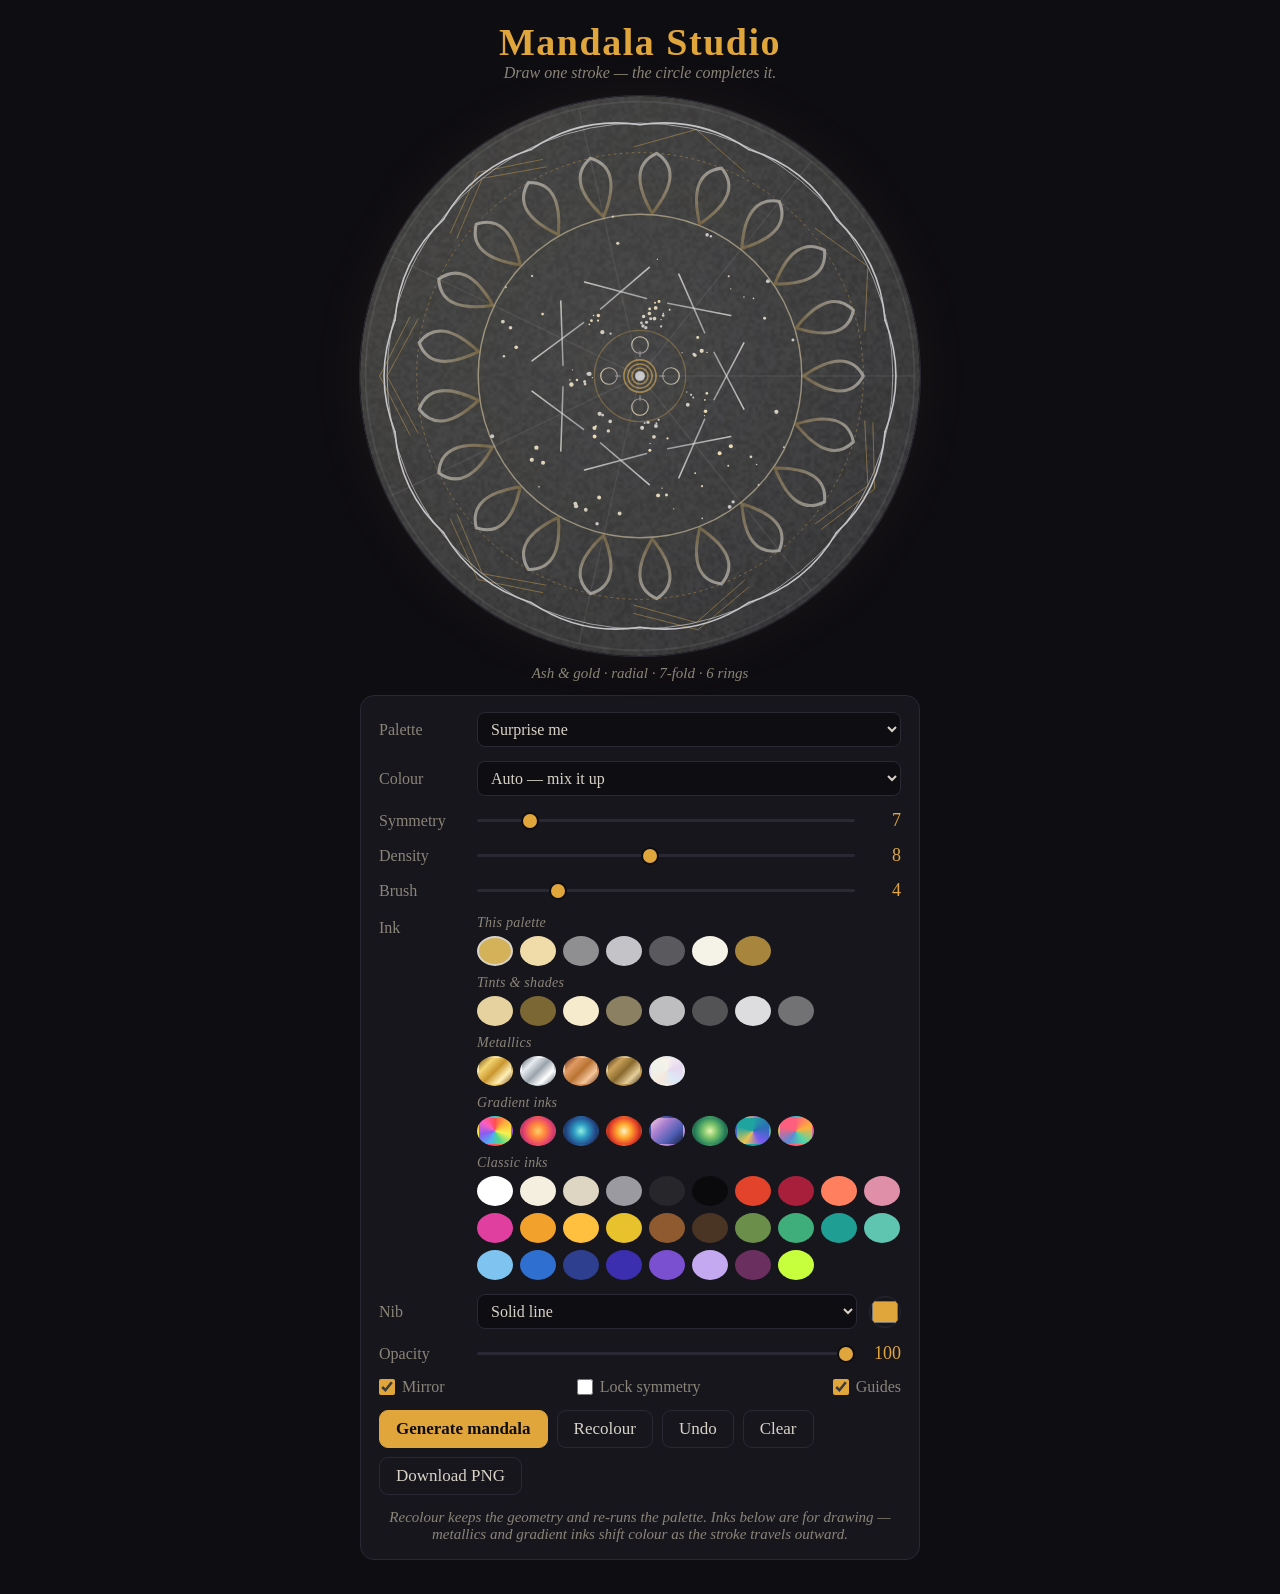
==== static/mandala/index.html @ bc816f4f "Add Mandala Studio at /mandala/ and the Vibecoding 027 write-up A single-page mandala tool: draw wit" ====
<!DOCTYPE html>
<html lang="en">
<head>
<meta charset="UTF-8">
<meta name="viewport" content="width=device-width, initial-scale=1.0">
<title>Mandala Studio</title>
<meta name="description" content="Draw with radial symmetry, or generate a mandala from 19 motif types, 24 palettes and 9 colour harmonies. One page, nothing saved, no accounts.">
<meta name="author" content="Mr.Dee">
<meta name="theme-color" content="#0e0d12">
<link rel="canonical" href="https://mrdee.in/mandala/">

<meta property="og:type" content="website">
<meta property="og:site_name" content="mrdee.in">
<meta property="og:url" content="https://mrdee.in/mandala/">
<meta property="og:title" content="Mandala Studio">
<meta property="og:description" content="Draw with radial symmetry, or generate a mandala from 19 motif types, 24 palettes and 9 colour harmonies. One page, nothing saved, no accounts.">
<meta property="og:image" content="https://mrdee.in/og/mandala.png">
<meta property="og:image:width" content="1200">
<meta property="og:image:height" content="630">
<meta property="og:image:alt" content="Mandala Studio: a circular canvas showing a generated mandala in gold and saffron on a dark ground, with the drawing controls beneath it.">

<meta name="twitter:card" content="summary_large_image">
<meta name="twitter:site" content="@m_r_dinesh">
<meta name="twitter:title" content="Mandala Studio">
<meta name="twitter:description" content="Draw with radial symmetry, or generate a mandala from 19 motif types, 24 palettes and 9 colour harmonies. One page, nothing saved, no accounts.">
<meta name="twitter:image" content="https://mrdee.in/og/mandala.png">
<meta name="twitter:image:alt" content="Mandala Studio: a circular canvas showing a generated mandala in gold and saffron on a dark ground, with the drawing controls beneath it.">

<link rel="icon" type="image/svg+xml" href="/favicon.svg">
<link rel="icon" type="image/png" sizes="32x32" href="/favicon-32x32.png">
<link rel="icon" type="image/png" sizes="16x16" href="/favicon-16x16.png">
<link rel="shortcut icon" href="/favicon.ico">
<link rel="apple-touch-icon" sizes="180x180" href="/apple-touch-icon.png">
<style>
  :root{--ink:#0e0d12;--panel:#17161d;--line:#2a2833;--text:#d8d3c8;--dim:#8a8578;--saffron:#e0a63c}
  *{box-sizing:border-box;margin:0;padding:0}
  body{background:var(--ink);color:var(--text);font-family:Georgia,serif;font-size:18px;
    display:flex;flex-direction:column;align-items:center;min-height:100vh;padding:20px 14px 34px}
  header{text-align:center;margin-bottom:14px}
  header h1{font-weight:600;font-size:clamp(26px,5vw,38px);letter-spacing:.04em;color:var(--saffron)}
  header p{font-style:italic;color:var(--dim);font-size:16px}
  .stage{position:relative;width:min(92vw,560px)}
  canvas#board{width:100%;display:block;border-radius:50%;background:#121118;
    box-shadow:0 0 0 1px var(--line),0 0 60px rgba(224,166,60,.06);cursor:crosshair;touch-action:none}
  .guides{position:absolute;inset:0;border-radius:50%;pointer-events:none;opacity:.45;transition:opacity .3s}
  .guides.hidden{opacity:0}
  .caption{margin-top:9px;text-align:center;color:var(--dim);font-size:15px;font-style:italic;min-height:20px}
  .controls{width:min(92vw,560px);margin-top:10px;background:var(--panel);border:1px solid var(--line);
    border-radius:14px;padding:16px 18px;display:flex;flex-direction:column;gap:14px}
  .row{display:flex;align-items:center;gap:12px;flex-wrap:wrap}
  .row label.name{min-width:86px;color:var(--dim);font-size:16px}
  input[type=range]{flex:1;appearance:none;height:3px;border-radius:2px;background:var(--line);outline:none;min-width:110px}
  input[type=range]::-webkit-slider-thumb{appearance:none;width:18px;height:18px;border-radius:50%;background:var(--saffron);border:2px solid var(--ink);cursor:pointer}
  input[type=range]::-moz-range-thumb{width:16px;height:16px;border-radius:50%;background:var(--saffron);border:2px solid var(--ink);cursor:pointer}
  .val{width:34px;text-align:right;font-variant-numeric:tabular-nums;color:var(--saffron)}
  select{flex:1;min-width:140px;font-family:inherit;font-size:16px;color:var(--text);background:var(--ink);
    border:1px solid var(--line);border-radius:8px;padding:7px 9px;cursor:pointer}
  select:focus-visible{outline:2px solid var(--saffron)}
  .swatches{display:flex;gap:8px;flex-wrap:wrap;align-items:center}
  .inkwell{flex:1;display:flex;flex-direction:column;gap:9px;min-width:200px}
  .inkgroup{display:flex;flex-direction:column;gap:5px}
  .inkgroup h4{font-weight:500;font-size:14px;font-style:italic;color:var(--dim);letter-spacing:.02em}
  .inkrow{display:flex;gap:7px;flex-wrap:wrap}
  .swatch{width:30px;height:30px;border-radius:50%;cursor:pointer;border:2px solid transparent;transition:transform .12s}
  .swatch:hover{transform:scale(1.12)}
  .swatch.active{border-color:var(--text)}
  .swatch:focus-visible{outline:2px solid var(--saffron);outline-offset:2px}
  input[type=color]{width:32px;height:32px;padding:0;border:1px solid var(--line);border-radius:50%;background:none;cursor:pointer}
  .buttons{display:flex;gap:9px;flex-wrap:wrap}
  button{font-family:inherit;font-size:17px;padding:8px 16px;border-radius:9px;cursor:pointer;background:transparent;
    color:var(--text);border:1px solid var(--line);transition:border-color .15s,color .15s}
  button:hover{border-color:var(--saffron);color:var(--saffron)}
  button:focus-visible{outline:2px solid var(--saffron);outline-offset:2px}
  button.primary{background:var(--saffron);color:var(--ink);border-color:var(--saffron);font-weight:600}
  button.primary:hover{background:#f0b854;color:var(--ink)}
  .toggle{display:flex;align-items:center;gap:7px;color:var(--dim);font-size:16px;cursor:pointer}
  .toggle input{accent-color:var(--saffron);width:16px;height:16px;cursor:pointer}
  .hint{color:var(--dim);font-size:15px;font-style:italic;text-align:center}
  @media (prefers-reduced-motion:reduce){*{transition:none!important}}
</style>
</head>
<body>
<header>
  <h1>Mandala Studio</h1>
  <p>Draw one stroke — the circle completes it.</p>
</header>

<div class="stage">
  <canvas id="board"></canvas>
  <svg class="guides" id="guides" viewBox="0 0 100 100"></svg>
</div>
<div class="caption" id="caption"></div>

<div class="controls">
  <div class="row">
    <label class="name" for="palette">Palette</label>
    <select id="palette"></select>
  </div>
  <div class="row">
    <label class="name" for="colormode">Colour</label>
    <select id="colormode">
      <option value="auto">Auto — mix it up</option>
      <option value="solid">Solid per ring</option>
      <option value="radial">Radial gradient rings</option>
      <option value="sweep">Conic sweep</option>
      <option value="ramp">Ramp centre → rim</option>
      <option value="duotone">Duotone alternating</option>
      <option value="prism">Full prism</option>
    </select>
  </div>
  <div class="row">
    <label class="name" for="sym">Symmetry</label>
    <input type="range" id="sym" min="3" max="36" step="1" value="12">
    <span class="val" id="symVal">12</span>
  </div>
  <div class="row">
    <label class="name" for="dense">Density</label>
    <input type="range" id="dense" min="3" max="14" step="1" value="8">
    <span class="val" id="denseVal">8</span>
  </div>
  <div class="row">
    <label class="name" for="size">Brush</label>
    <input type="range" id="size" min="1" max="16" step="1" value="4">
    <span class="val" id="sizeVal">4</span>
  </div>
  <div class="row" style="align-items:flex-start">
    <label class="name" style="padding-top:4px">Ink</label>
    <div class="inkwell" id="swatches"></div>
  </div>
  <div class="row">
    <label class="name" for="inkstyle">Nib</label>
    <select id="inkstyle">
      <option value="solid">Solid line</option>
      <option value="glow">Glow</option>
      <option value="fade">Fade to rim</option>
      <option value="dotted">Dotted</option>
      <option value="spray">Spray</option>
      <option value="double">Double line</option>
      <option value="taper">Tapered</option>
    </select>
    <input type="color" id="custom" value="#e0a63c" aria-label="Custom colour">
  </div>
  <div class="row">
    <label class="name" for="opacity">Opacity</label>
    <input type="range" id="opacity" min="10" max="100" step="5" value="100">
    <span class="val" id="opacityVal">100</span>
  </div>
  <div class="row" style="justify-content:space-between">
    <label class="toggle"><input type="checkbox" id="mirror" checked> Mirror</label>
    <label class="toggle"><input type="checkbox" id="lockSym"> Lock symmetry</label>
    <label class="toggle"><input type="checkbox" id="showGuides" checked> Guides</label>
  </div>
  <div class="buttons">
    <button class="primary" id="generate">Generate mandala</button>
    <button id="reColor">Recolour</button>
    <button id="undo">Undo</button>
    <button id="clear">Clear</button>
    <button id="download">Download PNG</button>
  </div>
  <p class="hint">Recolour keeps the geometry and re-runs the palette. Inks below are for drawing — metallics and gradient inks shift colour as the stroke travels outward.</p>
</div>

<script src="app.js?v=1"></script>

</body>
</html>
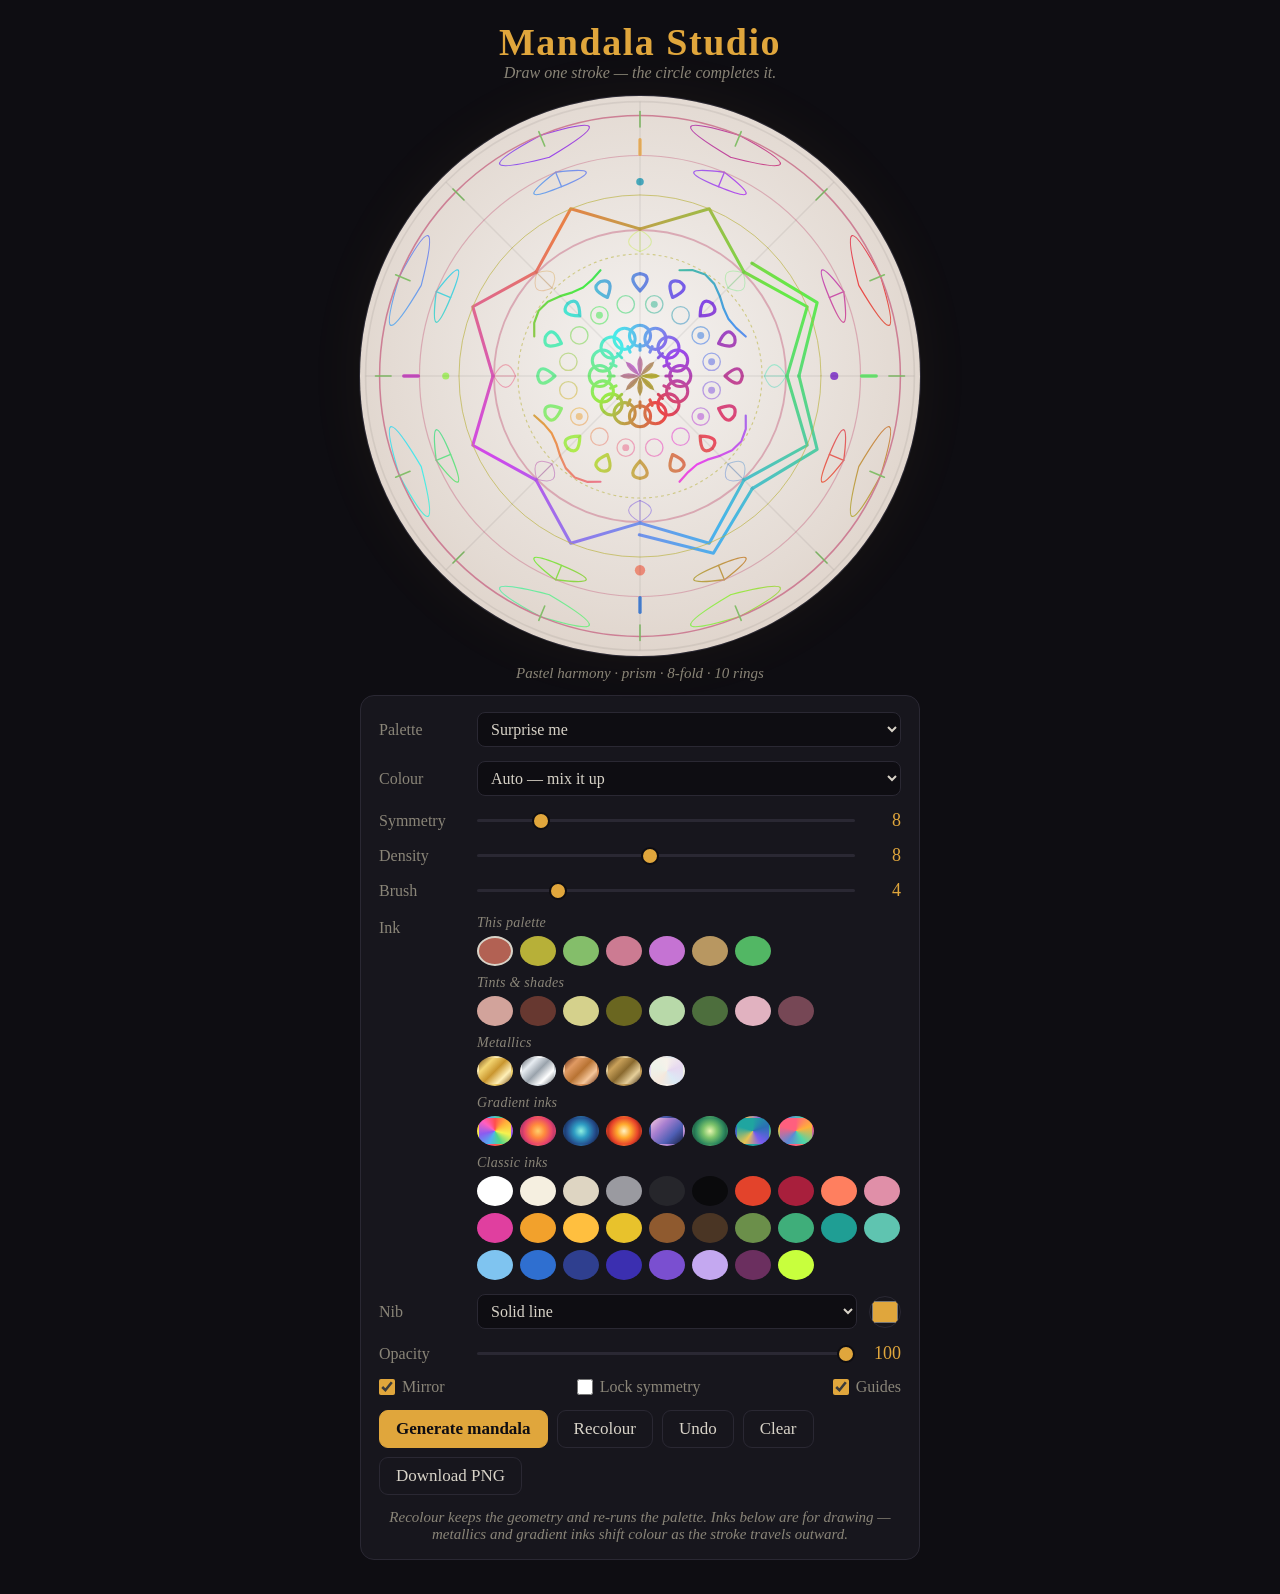
==== commit f40ce5b4: "Add the /mandala/ social card and the script that generates it The og:image tags pointed at /og/mand" ====
--- a/static/mandala/index.html
+++ b/static/mandala/index.html
@@ -17,14 +17,14 @@
 <meta property="og:image" content="https://mrdee.in/og/mandala.png">
 <meta property="og:image:width" content="1200">
 <meta property="og:image:height" content="630">
-<meta property="og:image:alt" content="Mandala Studio: a circular canvas showing a generated mandala in gold and saffron on a dark ground, with the drawing controls beneath it.">
+<meta property="og:image:alt" content="Mandala Studio: a generated mandala in teal, gold and blue, built from concentric rings of triangles, petals and dots, beside the title Mandala Studio and the address mrdee.in/mandala.">
 
 <meta name="twitter:card" content="summary_large_image">
 <meta name="twitter:site" content="@m_r_dinesh">
 <meta name="twitter:title" content="Mandala Studio">
 <meta name="twitter:description" content="Draw with radial symmetry, or generate a mandala from 19 motif types, 24 palettes and 9 colour harmonies. One page, nothing saved, no accounts.">
 <meta name="twitter:image" content="https://mrdee.in/og/mandala.png">
-<meta name="twitter:image:alt" content="Mandala Studio: a circular canvas showing a generated mandala in gold and saffron on a dark ground, with the drawing controls beneath it.">
+<meta name="twitter:image:alt" content="Mandala Studio: a generated mandala in teal, gold and blue, built from concentric rings of triangles, petals and dots, beside the title Mandala Studio and the address mrdee.in/mandala.">
 
 <link rel="icon" type="image/svg+xml" href="/favicon.svg">
 <link rel="icon" type="image/png" sizes="32x32" href="/favicon-32x32.png">
